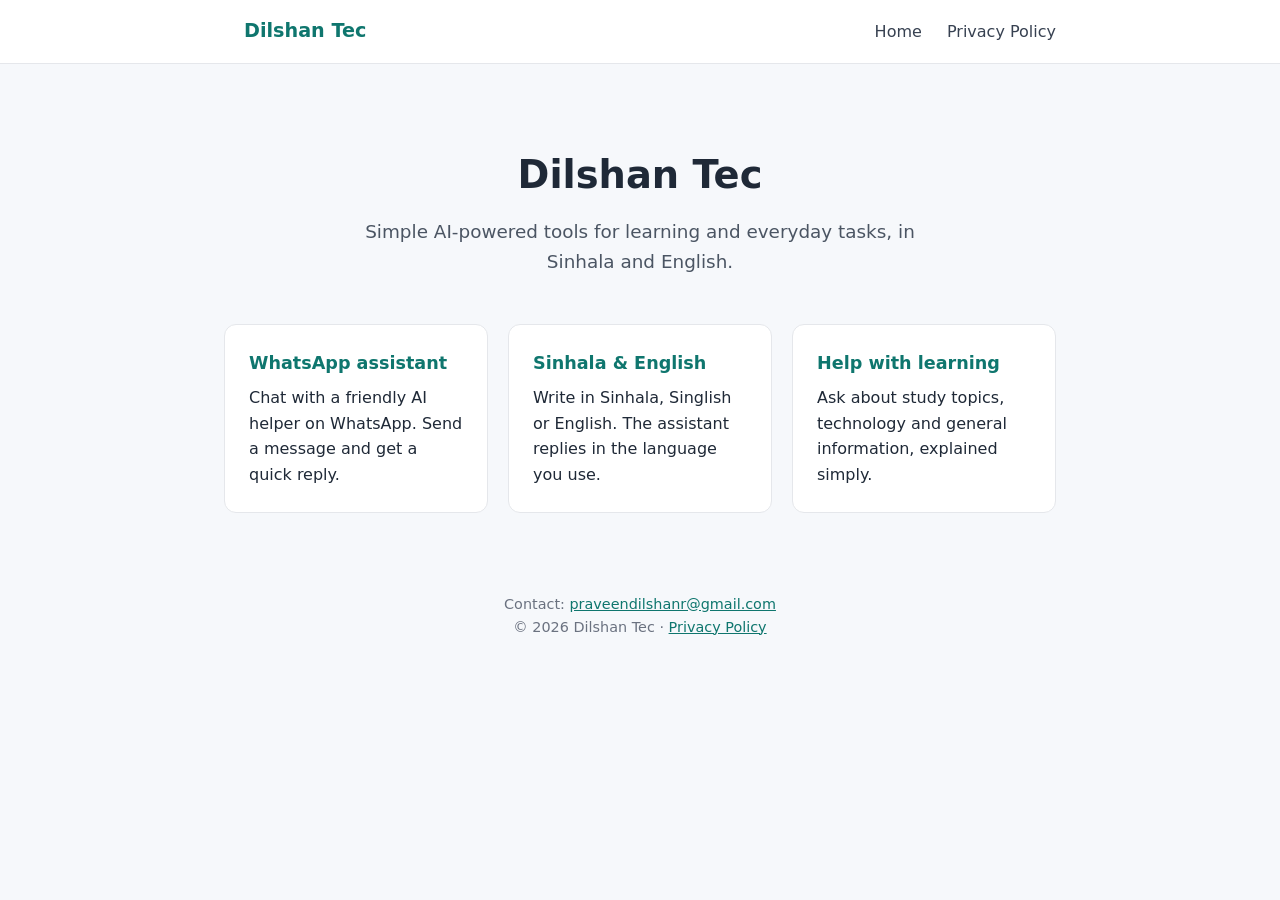
==== index.html @ 80f5cb8c "Add files via upload" ====
<!DOCTYPE html>
<html lang="en">
<head>
  <meta charset="UTF-8">
  <meta name="viewport" content="width=device-width, initial-scale=1.0">
  <title>Dilshan Tec</title>
  <meta name="description" content="Dilshan Tec builds simple AI-powered tools for learning and everyday tasks.">
  <link rel="stylesheet" href="style.css">
</head>
<body>
  <header>
    <nav>
      <a class="logo" href="index.html">Dilshan Tec</a>
      <div>
        <a href="index.html">Home</a>
        <a href="privacy-policy.html">Privacy Policy</a>
      </div>
    </nav>
  </header>

  <main>
    <section class="hero">
      <h1>Dilshan Tec</h1>
      <p>Simple AI-powered tools for learning and everyday tasks, in Sinhala and English.</p>
    </section>

    <section class="cards">
      <div class="card">
        <h2>WhatsApp assistant</h2>
        <p>Chat with a friendly AI helper on WhatsApp. Send a message and get a quick reply.</p>
      </div>
      <div class="card">
        <h2>Sinhala &amp; English</h2>
        <p>Write in Sinhala, Singlish or English. The assistant replies in the language you use.</p>
      </div>
      <div class="card">
        <h2>Help with learning</h2>
        <p>Ask about study topics, technology and general information, explained simply.</p>
      </div>
    </section>
  </main>

  <footer>
    <p>Contact: <a href="mailto:praveendilshanr@gmail.com">praveendilshanr@gmail.com</a></p>
    <p>&copy; 2026 Dilshan Tec &middot; <a href="privacy-policy.html">Privacy Policy</a></p>
  </footer>
</body>
</html>
---- style.css ----
* { box-sizing: border-box; margin: 0; padding: 0; }

body {
  font-family: "Segoe UI", system-ui, -apple-system, sans-serif;
  color: #1f2937;
  background: #f6f8fb;
  line-height: 1.6;
}

header {
  background: #ffffff;
  border-bottom: 1px solid #e5e7eb;
}

nav {
  max-width: 880px;
  margin: 0 auto;
  padding: 16px 24px;
  display: flex;
  align-items: center;
  justify-content: space-between;
}

.logo { font-weight: 700; font-size: 1.2rem; color: #0f766e; text-decoration: none; }
nav a { color: #374151; text-decoration: none; margin-left: 20px; }
nav a:hover { color: #0f766e; }

main { max-width: 880px; margin: 0 auto; padding: 48px 24px; }

.hero { text-align: center; padding: 32px 0 48px; }
.hero h1 { font-size: 2.4rem; margin-bottom: 12px; }
.hero p { font-size: 1.15rem; color: #4b5563; max-width: 600px; margin: 0 auto; }

.cards {
  display: grid;
  grid-template-columns: repeat(auto-fit, minmax(240px, 1fr));
  gap: 20px;
}

.card {
  background: #ffffff;
  border: 1px solid #e5e7eb;
  border-radius: 12px;
  padding: 24px;
}
.card h2 { font-size: 1.1rem; margin-bottom: 8px; color: #0f766e; }

.policy {
  background: #ffffff;
  border: 1px solid #e5e7eb;
  border-radius: 12px;
  padding: 40px;
}
.policy h1 { margin-bottom: 4px; }
.policy .updated { color: #6b7280; margin-bottom: 28px; }
.policy h2 { font-size: 1.15rem; margin: 24px 0 8px; }
.policy p, .policy li { color: #374151; }
.policy ul { padding-left: 22px; }

a { color: #0f766e; }

footer {
  text-align: center;
  color: #6b7280;
  font-size: 0.9rem;
  padding: 32px 24px 48px;
}
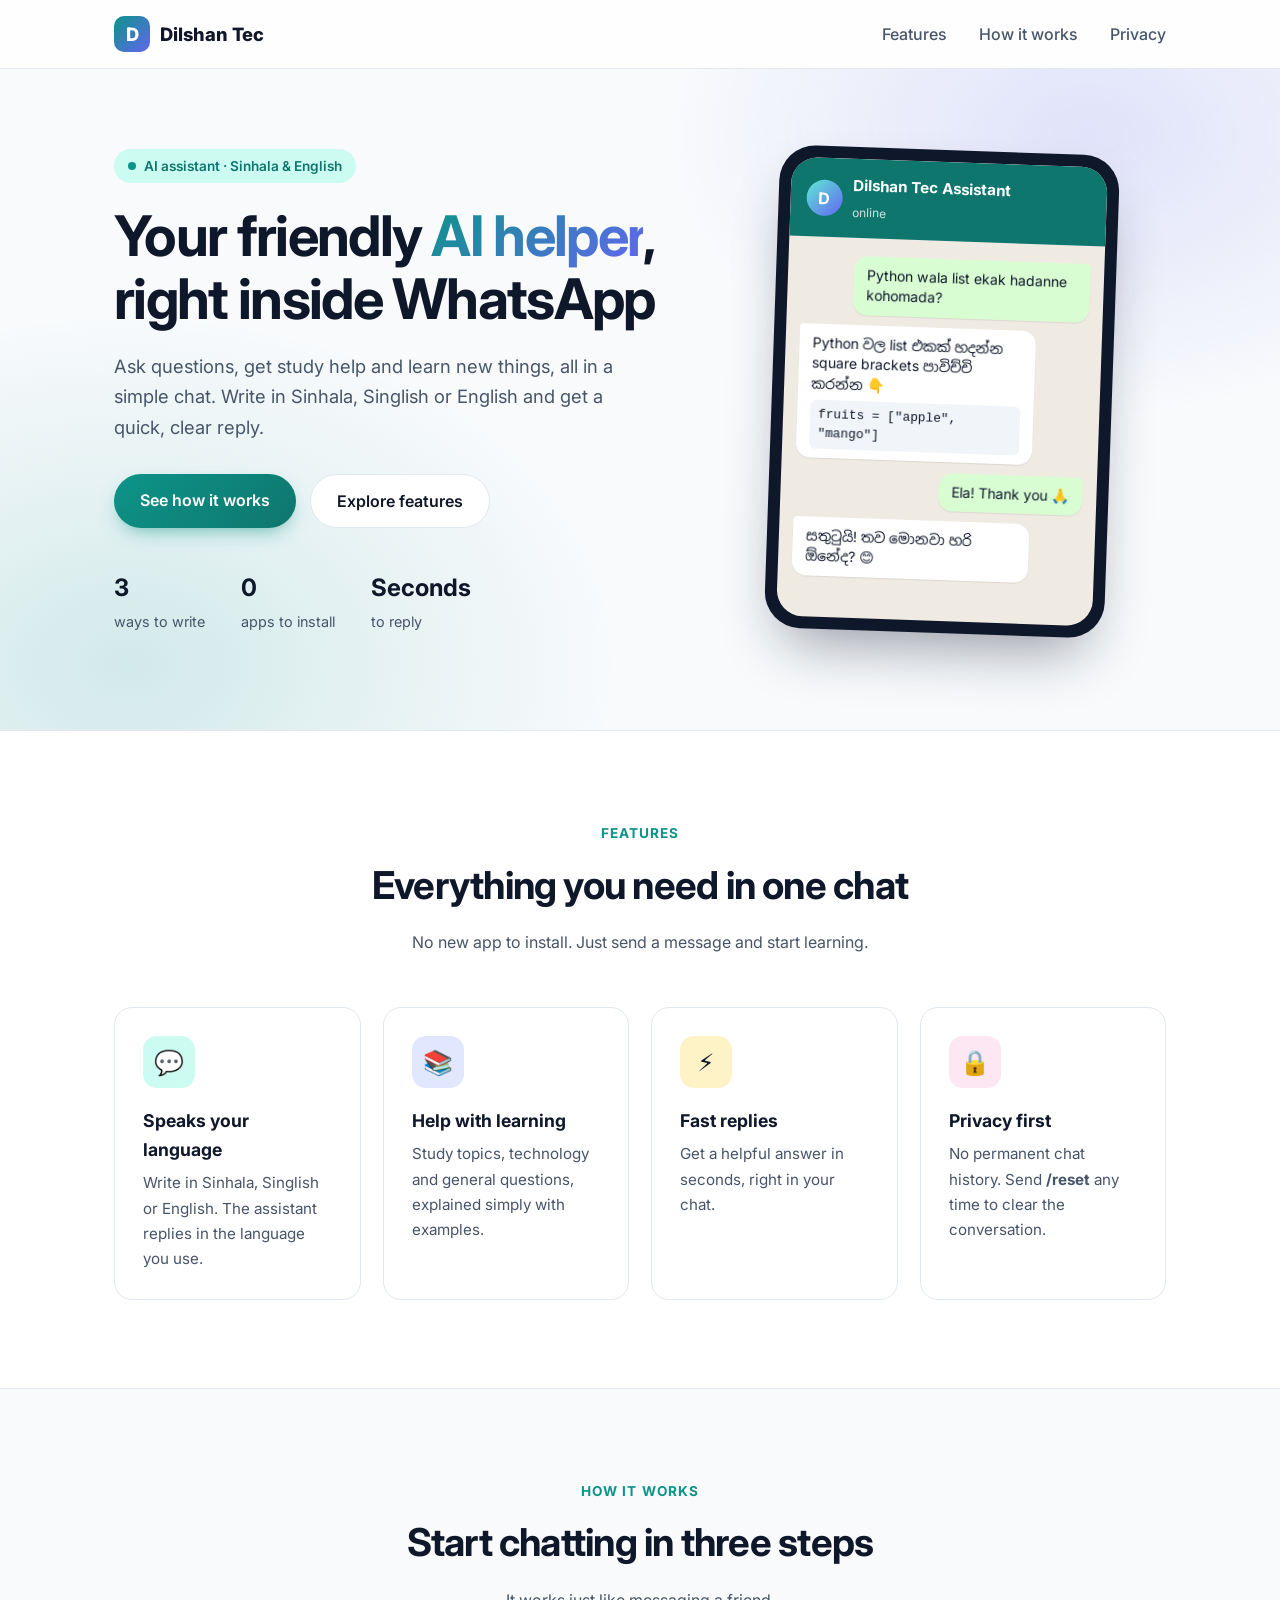
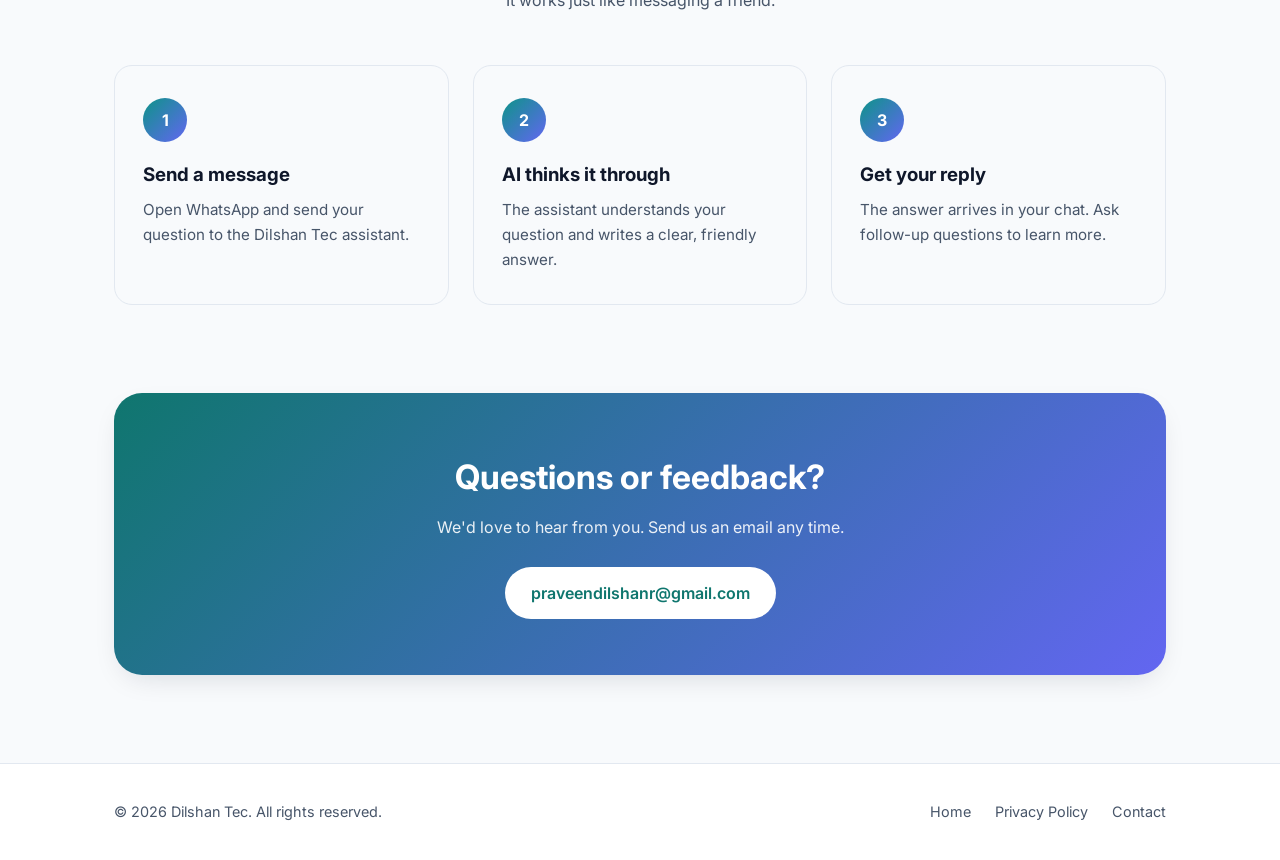
==== commit 3280eed0: "Add files via upload" ====
--- a/index.html
+++ b/index.html
@@ -3,46 +3,133 @@
 <head>
   <meta charset="UTF-8">
   <meta name="viewport" content="width=device-width, initial-scale=1.0">
-  <title>Dilshan Tec</title>
-  <meta name="description" content="Dilshan Tec builds simple AI-powered tools for learning and everyday tasks.">
+  <title>Dilshan Tec – AI assistant on WhatsApp</title>
+  <meta name="description" content="Dilshan Tec builds simple AI-powered tools for learning and everyday tasks, in Sinhala and English.">
   <link rel="stylesheet" href="style.css">
 </head>
 <body>
   <header>
-    <nav>
-      <a class="logo" href="index.html">Dilshan Tec</a>
-      <div>
-        <a href="index.html">Home</a>
-        <a href="privacy-policy.html">Privacy Policy</a>
+    <nav class="container">
+      <a class="logo" href="index.html"><span class="logo-mark">D</span> Dilshan Tec</a>
+      <div class="nav-links">
+        <a href="#features">Features</a>
+        <a href="#how">How it works</a>
+        <a href="privacy-policy.html">Privacy</a>
       </div>
     </nav>
   </header>
 
   <main>
     <section class="hero">
-      <h1>Dilshan Tec</h1>
-      <p>Simple AI-powered tools for learning and everyday tasks, in Sinhala and English.</p>
+      <div class="container hero-grid">
+        <div>
+          <span class="badge"><span class="dot"></span> AI assistant · Sinhala &amp; English</span>
+          <h1>Your friendly <span class="gradient-text">AI helper</span>, right inside WhatsApp</h1>
+          <p class="lead">Ask questions, get study help and learn new things, all in a simple chat. Write in Sinhala, Singlish or English and get a quick, clear reply.</p>
+          <div class="hero-actions">
+            <a class="btn btn-primary" href="#how">See how it works</a>
+            <a class="btn btn-ghost" href="#features">Explore features</a>
+          </div>
+          <div class="hero-stats">
+            <div><strong>3</strong><span>ways to write</span></div>
+            <div><strong>0</strong><span>apps to install</span></div>
+            <div><strong>Seconds</strong><span>to reply</span></div>
+          </div>
+        </div>
+
+        <div class="phone" aria-label="Example chat with the assistant">
+          <div class="phone-screen">
+            <div class="chat-header">
+              <span class="avatar">D</span>
+              <div><strong>Dilshan Tec Assistant</strong><small>online</small></div>
+            </div>
+            <div class="chat-body">
+              <div class="bubble out">Python wala list ekak hadanne kohomada?</div>
+              <div class="bubble in">Python වල list එකක් හදන්න square brackets පාවිච්චි කරන්න 👇<code>fruits = ["apple", "mango"]</code></div>
+              <div class="bubble out">Ela! Thank you 🙏</div>
+              <div class="bubble in">සතුටුයි! තව මොනවා හරි ඕනේද? 😊</div>
+            </div>
+          </div>
+        </div>
+      </div>
     </section>
 
-    <section class="cards">
-      <div class="card">
-        <h2>WhatsApp assistant</h2>
-        <p>Chat with a friendly AI helper on WhatsApp. Send a message and get a quick reply.</p>
+    <section class="block alt" id="features">
+      <div class="container">
+        <div class="section-head">
+          <span class="eyebrow">Features</span>
+          <h2>Everything you need in one chat</h2>
+          <p>No new app to install. Just send a message and start learning.</p>
+        </div>
+        <div class="features">
+          <div class="feature">
+            <div class="icon">💬</div>
+            <h3>Speaks your language</h3>
+            <p>Write in Sinhala, Singlish or English. The assistant replies in the language you use.</p>
+          </div>
+          <div class="feature">
+            <div class="icon">📚</div>
+            <h3>Help with learning</h3>
+            <p>Study topics, technology and general questions, explained simply with examples.</p>
+          </div>
+          <div class="feature">
+            <div class="icon">⚡</div>
+            <h3>Fast replies</h3>
+            <p>Get a helpful answer in seconds, right in your chat.</p>
+          </div>
+          <div class="feature">
+            <div class="icon">🔒</div>
+            <h3>Privacy first</h3>
+            <p>No permanent chat history. Send <strong>/reset</strong> any time to clear the conversation.</p>
+          </div>
+        </div>
       </div>
-      <div class="card">
-        <h2>Sinhala &amp; English</h2>
-        <p>Write in Sinhala, Singlish or English. The assistant replies in the language you use.</p>
+    </section>
+
+    <section class="block" id="how">
+      <div class="container">
+        <div class="section-head">
+          <span class="eyebrow">How it works</span>
+          <h2>Start chatting in three steps</h2>
+          <p>It works just like messaging a friend.</p>
+        </div>
+        <div class="steps">
+          <div class="step">
+            <h3>Send a message</h3>
+            <p>Open WhatsApp and send your question to the Dilshan Tec assistant.</p>
+          </div>
+          <div class="step">
+            <h3>AI thinks it through</h3>
+            <p>The assistant understands your question and writes a clear, friendly answer.</p>
+          </div>
+          <div class="step">
+            <h3>Get your reply</h3>
+            <p>The answer arrives in your chat. Ask follow-up questions to learn more.</p>
+          </div>
+        </div>
       </div>
-      <div class="card">
-        <h2>Help with learning</h2>
-        <p>Ask about study topics, technology and general information, explained simply.</p>
+    </section>
+
+    <section class="block" style="padding-top: 0;">
+      <div class="container">
+        <div class="cta">
+          <h2>Questions or feedback?</h2>
+          <p>We'd love to hear from you. Send us an email any time.</p>
+          <a class="btn" href="mailto:praveendilshanr@gmail.com">praveendilshanr@gmail.com</a>
+        </div>
       </div>
     </section>
   </main>
 
   <footer>
-    <p>Contact: <a href="mailto:praveendilshanr@gmail.com">praveendilshanr@gmail.com</a></p>
-    <p>&copy; 2026 Dilshan Tec &middot; <a href="privacy-policy.html">Privacy Policy</a></p>
+    <div class="container footer-row">
+      <span>&copy; 2026 Dilshan Tec. All rights reserved.</span>
+      <span>
+        <a href="index.html">Home</a>
+        <a href="privacy-policy.html">Privacy Policy</a>
+        <a href="mailto:praveendilshanr@gmail.com">Contact</a>
+      </span>
+    </div>
   </footer>
 </body>
 </html>
--- a/style.css
+++ b/style.css
@@ -1,67 +1,407 @@
+@import url("https://fonts.googleapis.com/css2?family=Inter:wght@400;500;600;700;800&family=Noto+Sans+Sinhala:wght@400;600&display=swap");
+
+:root {
+  --brand: #0d9488;
+  --brand-dark: #0f766e;
+  --brand-light: #ccfbf1;
+  --accent: #6366f1;
+  --ink: #0f172a;
+  --muted: #475569;
+  --line: #e2e8f0;
+  --bg: #f8fafc;
+  --card: #ffffff;
+  --radius: 18px;
+  --shadow: 0 10px 30px -12px rgba(15, 23, 42, 0.18);
+}
+
 * { box-sizing: border-box; margin: 0; padding: 0; }
 
+html { scroll-behavior: smooth; }
+
 body {
-  font-family: "Segoe UI", system-ui, -apple-system, sans-serif;
-  color: #1f2937;
-  background: #f6f8fb;
-  line-height: 1.6;
-}
-
+  font-family: "Inter", "Noto Sans Sinhala", "Segoe UI", system-ui, sans-serif;
+  color: var(--ink);
+  background: var(--bg);
+  line-height: 1.65;
+  -webkit-font-smoothing: antialiased;
+}
+
+a { color: var(--brand-dark); }
+
+.container { max-width: 1100px; margin: 0 auto; padding: 0 24px; }
+
+/* ---------- Header ---------- */
 header {
-  background: #ffffff;
-  border-bottom: 1px solid #e5e7eb;
+  position: sticky;
+  top: 0;
+  z-index: 10;
+  background: rgba(255, 255, 255, 0.8);
+  backdrop-filter: blur(12px);
+  border-bottom: 1px solid var(--line);
 }
 
 nav {
-  max-width: 880px;
+  display: flex;
+  align-items: center;
+  justify-content: space-between;
+  height: 68px;
+}
+
+.logo {
+  display: flex;
+  align-items: center;
+  gap: 10px;
+  font-weight: 800;
+  font-size: 1.15rem;
+  color: var(--ink);
+  text-decoration: none;
+}
+
+.logo-mark {
+  display: grid;
+  place-items: center;
+  width: 36px;
+  height: 36px;
+  border-radius: 10px;
+  color: #fff;
+  font-weight: 800;
+  background: linear-gradient(135deg, var(--brand), var(--accent));
+}
+
+.nav-links a {
+  margin-left: 28px;
+  color: var(--muted);
+  font-weight: 500;
+  text-decoration: none;
+  transition: color 0.2s;
+}
+.nav-links a:hover, .nav-links a.active { color: var(--brand-dark); }
+
+/* ---------- Buttons ---------- */
+.btn {
+  display: inline-block;
+  padding: 13px 26px;
+  border-radius: 999px;
+  font-weight: 600;
+  text-decoration: none;
+  transition: transform 0.2s, box-shadow 0.2s, background 0.2s;
+}
+.btn:hover { transform: translateY(-2px); }
+
+.btn-primary {
+  color: #fff;
+  background: linear-gradient(135deg, var(--brand), var(--brand-dark));
+  box-shadow: 0 8px 20px -8px rgba(13, 148, 136, 0.7);
+}
+.btn-ghost {
+  color: var(--ink);
+  background: #fff;
+  border: 1px solid var(--line);
+}
+
+/* ---------- Hero ---------- */
+.hero {
+  position: relative;
+  overflow: hidden;
+  padding: 80px 0 96px;
+  background:
+    radial-gradient(600px 400px at 85% 10%, rgba(99, 102, 241, 0.16), transparent 70%),
+    radial-gradient(700px 500px at 10% 90%, rgba(13, 148, 136, 0.16), transparent 70%);
+}
+
+.hero-grid {
+  display: grid;
+  grid-template-columns: 1.1fr 0.9fr;
+  align-items: center;
+  gap: 56px;
+}
+
+.badge {
+  display: inline-flex;
+  align-items: center;
+  gap: 8px;
+  padding: 6px 14px;
+  margin-bottom: 22px;
+  border-radius: 999px;
+  font-size: 0.85rem;
+  font-weight: 600;
+  color: var(--brand-dark);
+  background: var(--brand-light);
+}
+.badge .dot {
+  width: 8px;
+  height: 8px;
+  border-radius: 50%;
+  background: var(--brand);
+  animation: pulse 2s infinite;
+}
+
+.hero h1 {
+  font-size: clamp(2.2rem, 5vw, 3.5rem);
+  line-height: 1.12;
+  letter-spacing: -0.03em;
+  margin-bottom: 20px;
+}
+.gradient-text {
+  background: linear-gradient(135deg, var(--brand), var(--accent));
+  -webkit-background-clip: text;
+  background-clip: text;
+  color: transparent;
+}
+
+.hero p.lead {
+  font-size: 1.15rem;
+  color: var(--muted);
+  max-width: 520px;
+  margin-bottom: 32px;
+}
+
+.hero-actions { display: flex; flex-wrap: wrap; gap: 14px; }
+
+.hero-stats {
+  display: flex;
+  gap: 36px;
+  margin-top: 40px;
+}
+.hero-stats strong { display: block; font-size: 1.5rem; }
+.hero-stats span { color: var(--muted); font-size: 0.9rem; }
+
+/* ---------- Phone mockup ---------- */
+.phone {
+  width: 100%;
+  max-width: 340px;
   margin: 0 auto;
-  padding: 16px 24px;
-  display: flex;
+  border-radius: 36px;
+  padding: 12px;
+  background: #0f172a;
+  box-shadow: 0 30px 60px -20px rgba(15, 23, 42, 0.45);
+  transform: rotate(2deg);
+}
+
+.phone-screen {
+  border-radius: 26px;
+  overflow: hidden;
+  background: #efeae2;
+}
+
+.chat-header {
+  display: flex;
+  align-items: center;
+  gap: 10px;
+  padding: 14px 16px;
+  color: #fff;
+  background: var(--brand-dark);
+}
+.chat-header .avatar {
+  display: grid;
+  place-items: center;
+  width: 36px;
+  height: 36px;
+  border-radius: 50%;
+  font-weight: 700;
+  background: linear-gradient(135deg, #5eead4, var(--accent));
+}
+.chat-header strong { display: block; font-size: 0.95rem; }
+.chat-header small { opacity: 0.8; font-size: 0.75rem; }
+
+.chat-body {
+  display: flex;
+  flex-direction: column;
+  gap: 10px;
+  padding: 18px 14px 24px;
+  min-height: 380px;
+}
+
+.bubble {
+  max-width: 82%;
+  padding: 9px 13px;
+  border-radius: 14px;
+  font-size: 0.88rem;
+  line-height: 1.45;
+  box-shadow: 0 1px 1px rgba(0, 0, 0, 0.08);
+  opacity: 0;
+  animation: pop 0.5s ease forwards;
+}
+.bubble.in { align-self: flex-start; background: #fff; border-top-left-radius: 4px; }
+.bubble.out { align-self: flex-end; background: #d9fdd3; border-top-right-radius: 4px; }
+.bubble code {
+  display: block;
+  margin-top: 6px;
+  padding: 6px 8px;
+  border-radius: 6px;
+  font-size: 0.8rem;
+  background: #f1f5f9;
+}
+.bubble:nth-child(1) { animation-delay: 0.3s; }
+.bubble:nth-child(2) { animation-delay: 1.1s; }
+.bubble:nth-child(3) { animation-delay: 1.9s; }
+.bubble:nth-child(4) { animation-delay: 2.7s; }
+
+/* ---------- Sections ---------- */
+section.block { padding: 88px 0; }
+section.alt { background: #fff; border-top: 1px solid var(--line); border-bottom: 1px solid var(--line); }
+
+.section-head { text-align: center; max-width: 620px; margin: 0 auto 52px; }
+.section-head .eyebrow {
+  color: var(--brand);
+  font-weight: 700;
+  font-size: 0.85rem;
+  letter-spacing: 0.08em;
+  text-transform: uppercase;
+}
+.section-head h2 { font-size: clamp(1.8rem, 3.5vw, 2.4rem); letter-spacing: -0.02em; margin: 8px 0 12px; }
+.section-head p { color: var(--muted); }
+
+.features {
+  display: grid;
+  grid-template-columns: repeat(auto-fit, minmax(240px, 1fr));
+  gap: 22px;
+}
+
+.feature {
+  padding: 28px;
+  border-radius: var(--radius);
+  background: var(--card);
+  border: 1px solid var(--line);
+  transition: transform 0.25s, box-shadow 0.25s;
+}
+.feature:hover { transform: translateY(-6px); box-shadow: var(--shadow); }
+
+.icon {
+  display: grid;
+  place-items: center;
+  width: 52px;
+  height: 52px;
+  margin-bottom: 18px;
+  border-radius: 14px;
+  font-size: 1.5rem;
+  background: var(--brand-light);
+}
+.feature:nth-child(2) .icon { background: #e0e7ff; }
+.feature:nth-child(3) .icon { background: #fef3c7; }
+.feature:nth-child(4) .icon { background: #fce7f3; }
+
+.feature h3 { font-size: 1.1rem; margin-bottom: 6px; }
+.feature p { color: var(--muted); font-size: 0.95rem; }
+
+/* ---------- Steps ---------- */
+.steps {
+  display: grid;
+  grid-template-columns: repeat(3, 1fr);
+  gap: 24px;
+  counter-reset: step;
+}
+
+.step {
+  position: relative;
+  padding: 32px 28px;
+  border-radius: var(--radius);
+  background: var(--bg);
+  border: 1px solid var(--line);
+}
+.step::before {
+  counter-increment: step;
+  content: counter(step);
+  display: grid;
+  place-items: center;
+  width: 44px;
+  height: 44px;
+  margin-bottom: 18px;
+  border-radius: 50%;
+  color: #fff;
+  font-weight: 700;
+  background: linear-gradient(135deg, var(--brand), var(--accent));
+}
+.step h3 { margin-bottom: 6px; }
+.step p { color: var(--muted); font-size: 0.95rem; }
+
+/* ---------- CTA ---------- */
+.cta {
+  padding: 56px 40px;
+  border-radius: 28px;
+  text-align: center;
+  color: #fff;
+  background: linear-gradient(135deg, var(--brand-dark), var(--accent));
+  box-shadow: var(--shadow);
+}
+.cta h2 { font-size: clamp(1.6rem, 3vw, 2.1rem); margin-bottom: 10px; }
+.cta p { opacity: 0.9; margin-bottom: 26px; }
+.cta .btn { color: var(--brand-dark); background: #fff; }
+
+/* ---------- Privacy policy ---------- */
+.page-hero {
+  padding: 64px 0 40px;
+  text-align: center;
+  background:
+    radial-gradient(600px 300px at 50% 0%, rgba(13, 148, 136, 0.14), transparent 70%);
+}
+.page-hero h1 { font-size: clamp(2rem, 4vw, 2.8rem); letter-spacing: -0.02em; }
+.page-hero p { color: var(--muted); margin-top: 6px; }
+
+.policy {
+  max-width: 780px;
+  margin: 0 auto 88px;
+  padding: 48px;
+  border-radius: var(--radius);
+  background: var(--card);
+  border: 1px solid var(--line);
+  box-shadow: var(--shadow);
+}
+.policy > p:first-child { font-size: 1.05rem; }
+.policy h2 {
+  display: flex;
+  align-items: center;
+  gap: 10px;
+  font-size: 1.15rem;
+  margin: 32px 0 8px;
+}
+.policy h2 span { font-size: 1.2rem; }
+.policy p, .policy li { color: var(--muted); }
+.policy ul { padding-left: 22px; margin-top: 6px; }
+.policy li { margin-bottom: 4px; }
+
+/* ---------- Footer ---------- */
+footer {
+  padding: 36px 0;
+  color: var(--muted);
+  font-size: 0.9rem;
+  border-top: 1px solid var(--line);
+  background: #fff;
+}
+.footer-row {
+  display: flex;
+  flex-wrap: wrap;
   align-items: center;
   justify-content: space-between;
-}
-
-.logo { font-weight: 700; font-size: 1.2rem; color: #0f766e; text-decoration: none; }
-nav a { color: #374151; text-decoration: none; margin-left: 20px; }
-nav a:hover { color: #0f766e; }
-
-main { max-width: 880px; margin: 0 auto; padding: 48px 24px; }
-
-.hero { text-align: center; padding: 32px 0 48px; }
-.hero h1 { font-size: 2.4rem; margin-bottom: 12px; }
-.hero p { font-size: 1.15rem; color: #4b5563; max-width: 600px; margin: 0 auto; }
-
-.cards {
-  display: grid;
-  grid-template-columns: repeat(auto-fit, minmax(240px, 1fr));
-  gap: 20px;
-}
-
-.card {
-  background: #ffffff;
-  border: 1px solid #e5e7eb;
-  border-radius: 12px;
-  padding: 24px;
-}
-.card h2 { font-size: 1.1rem; margin-bottom: 8px; color: #0f766e; }
-
-.policy {
-  background: #ffffff;
-  border: 1px solid #e5e7eb;
-  border-radius: 12px;
-  padding: 40px;
-}
-.policy h1 { margin-bottom: 4px; }
-.policy .updated { color: #6b7280; margin-bottom: 28px; }
-.policy h2 { font-size: 1.15rem; margin: 24px 0 8px; }
-.policy p, .policy li { color: #374151; }
-.policy ul { padding-left: 22px; }
-
-a { color: #0f766e; }
-
-footer {
-  text-align: center;
-  color: #6b7280;
-  font-size: 0.9rem;
-  padding: 32px 24px 48px;
-}
+  gap: 12px;
+}
+footer a { color: var(--muted); text-decoration: none; margin-left: 20px; }
+footer a:hover { color: var(--brand-dark); }
+
+/* ---------- Animations ---------- */
+@keyframes pop {
+  from { opacity: 0; transform: translateY(10px) scale(0.96); }
+  to { opacity: 1; transform: none; }
+}
+@keyframes pulse {
+  0%, 100% { box-shadow: 0 0 0 0 rgba(13, 148, 136, 0.5); }
+  50% { box-shadow: 0 0 0 6px rgba(13, 148, 136, 0); }
+}
+
+@media (prefers-reduced-motion: reduce) {
+  *, *::before, *::after { animation: none !important; transition: none !important; }
+  .bubble { opacity: 1; }
+}
+
+/* ---------- Mobile ---------- */
+@media (max-width: 860px) {
+  .hero { padding: 56px 0 72px; }
+  .hero-grid { grid-template-columns: 1fr; text-align: center; }
+  .hero p.lead { margin-left: auto; margin-right: auto; }
+  .hero-actions, .hero-stats { justify-content: center; }
+  .phone { transform: none; }
+  .steps { grid-template-columns: 1fr; }
+  .nav-links a { margin-left: 16px; }
+  .policy { padding: 32px 24px; margin-left: 16px; margin-right: 16px; }
+  .footer-row { justify-content: center; text-align: center; }
+}
